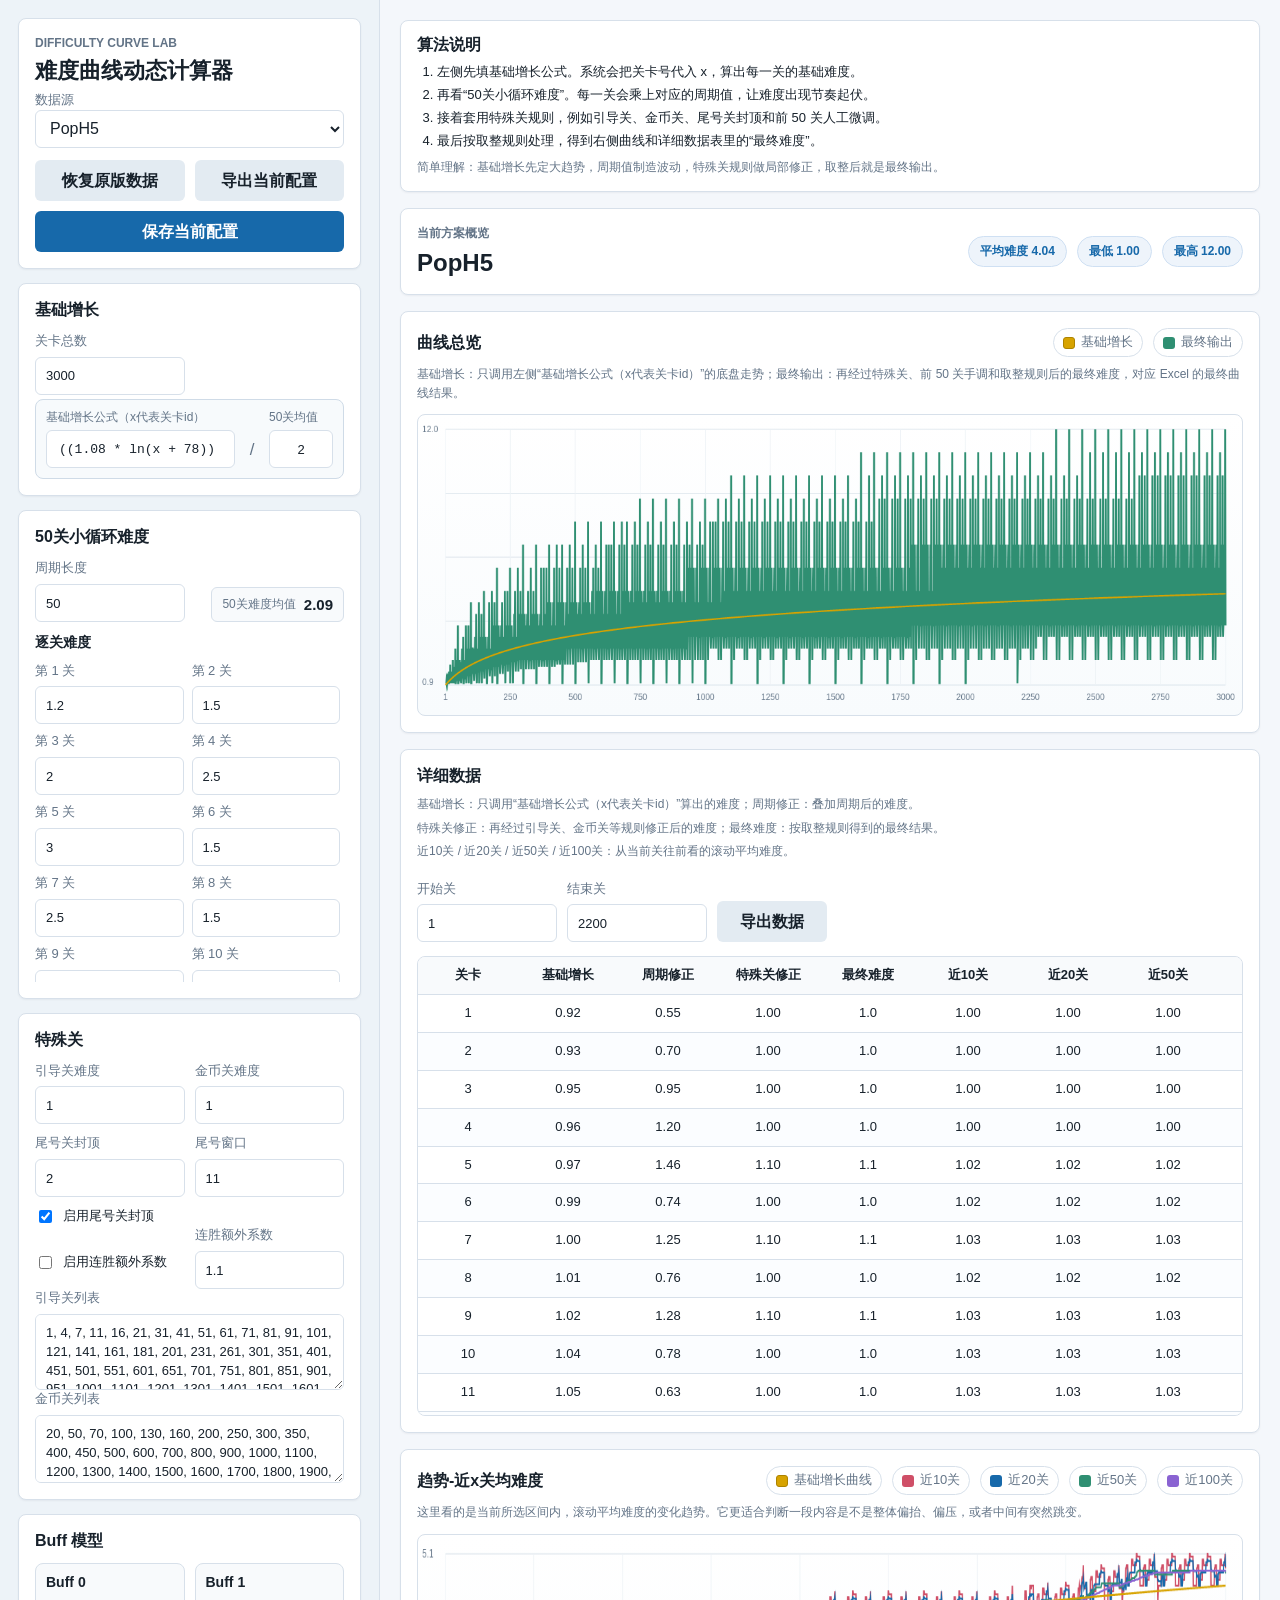
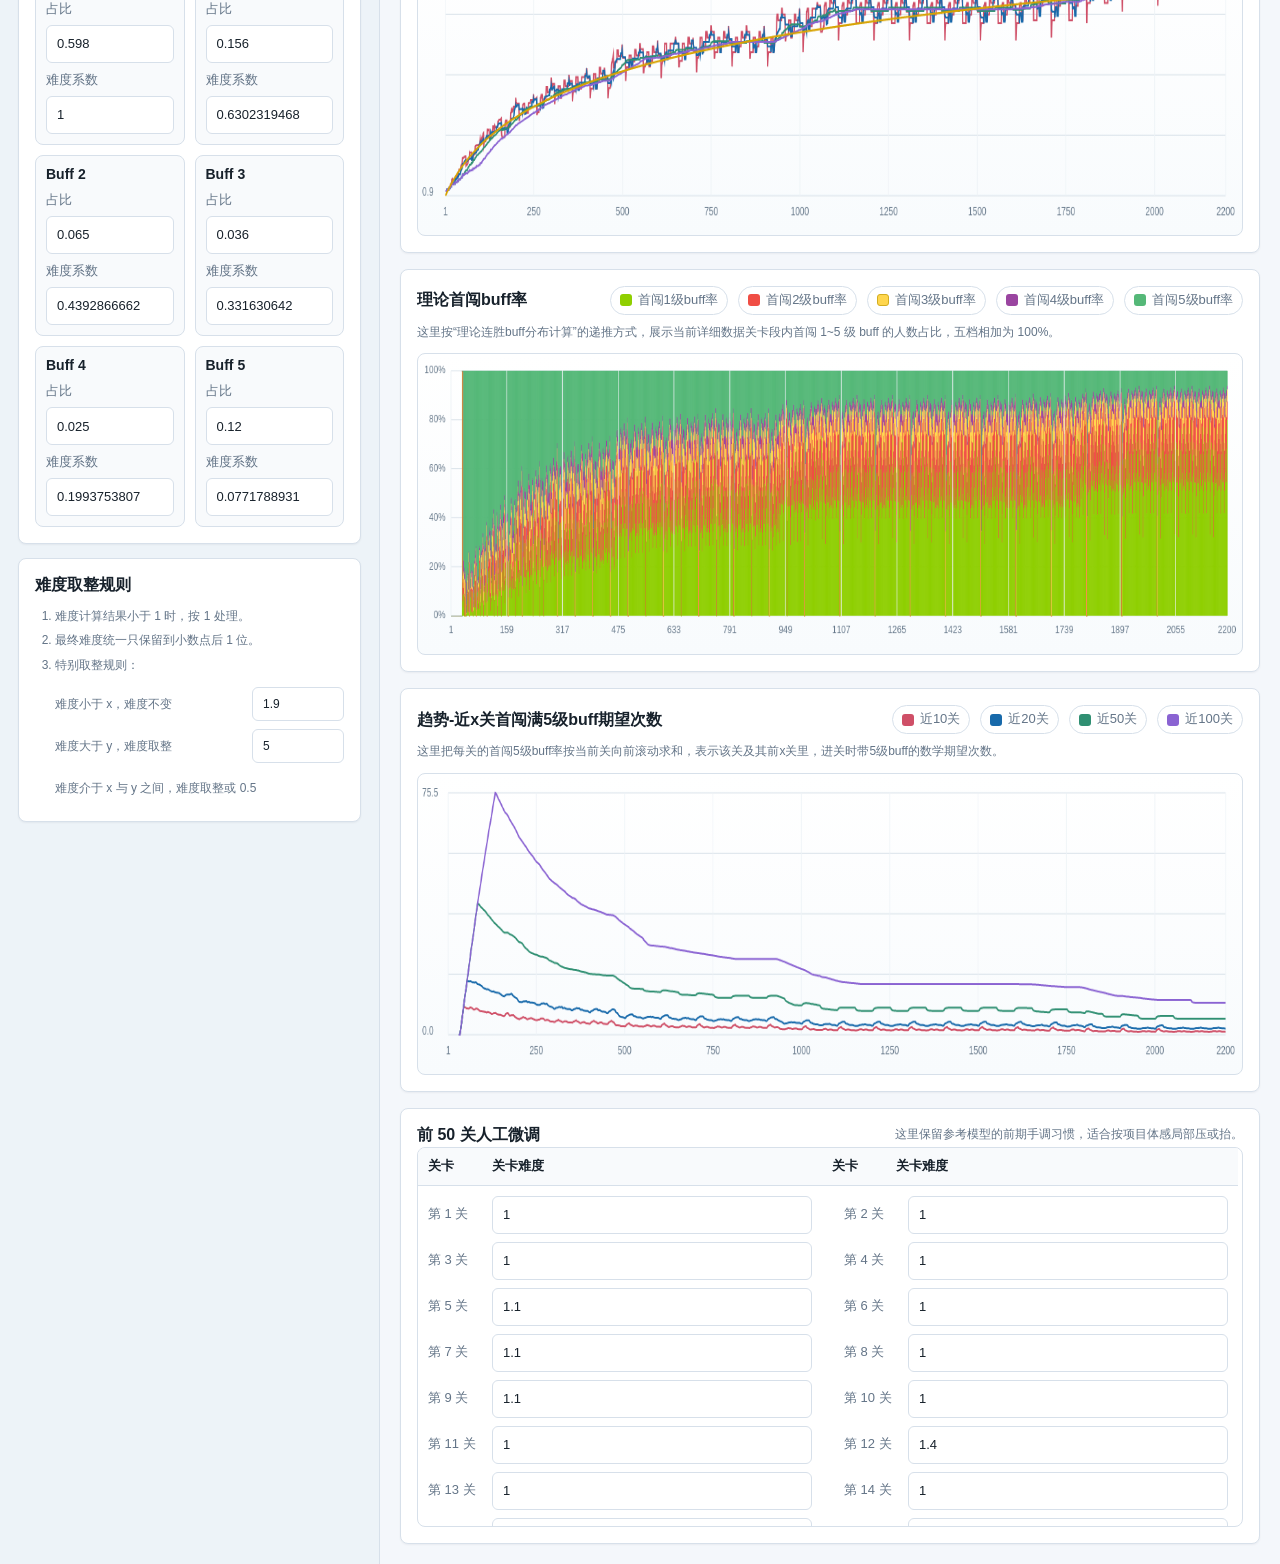
==== index.html @ 07f5b4d9 "Reorder trend chart and hide early buff expectation" ====
<!doctype html>
<html lang="zh-CN">
<head>
  <meta charset="utf-8" />
  <meta name="viewport" content="width=device-width, initial-scale=1" />
  <title>难度曲线动态计算器</title>
  <link rel="stylesheet" href="./styles.css?v=20260701-03" />
</head>
<body>
  <div class="app-shell">
    <aside class="sidebar">
      <div id="protocolWarning" class="panel warning" hidden>
        <strong>当前是直接打开本地文件。</strong>
        <p>请改用本地服务地址打开，例如 <code>http://127.0.0.1:8765/product/app/index.html</code>，否则图表和动态结果可能不会加载。</p>
      </div>

      <div class="panel sticky">
        <p class="eyebrow">Difficulty Curve Lab</p>
        <h1>难度曲线动态计算器</h1>
        <div class="field-group compact">
          <label for="dataSource">数据源</label>
          <select id="dataSource">
            <option value="default">SH01</option>
            <option value="reference">PopH5</option>
          </select>
        </div>

        <div class="toolbar">
          <button id="resetBtn" class="secondary">恢复原版数据</button>
          <button id="exportBtn" class="secondary">导出当前配置</button>
          <button id="saveBtn" type="button">保存当前配置</button>
        </div>
      </div>

      <section class="panel">
        <h2>基础增长</h2>
        <div class="grid two">
          <label>关卡总数<input id="levelCount" type="number" min="50" max="5000" step="10" /></label>
        </div>
        <div class="formula-split">
          <label class="formula-part formula-numerator">
            <span>基础增长公式（x代表关卡id）</span>
            <input id="growthFormulaNumerator" type="text" spellcheck="false" autocomplete="off" placeholder="例如 ((1.08 * ln(x + 78)) - 3.8)" />
          </label>
          <div class="formula-divider" aria-hidden="true">/</div>
          <label class="formula-part formula-denominator">
            <span>50关均值</span>
            <input id="growthFormulaDenominator" type="text" inputmode="decimal" autocomplete="off" spellcheck="false" maxlength="3" />
          </label>
        </div>
      </section>

      <section class="panel">
        <h2>50关小循环难度</h2>
        <div class="grid two cycle-summary">
          <label>周期长度<input id="cycleLength" type="number" min="10" max="200" step="5" /></label>
          <div class="readonly-metric">
            <span>50关难度均值</span>
            <strong id="cycleAverageValue">-</strong>
          </div>
        </div>
        <div class="section-head mini-head">
          <h2>逐关难度</h2>
        </div>
        <div class="cycle-grid" id="cycleValues"></div>
      </section>

      <section class="panel">
        <h2>特殊关</h2>
        <div class="grid two">
          <label>引导关难度<input id="guideDifficulty" type="number" min="0.5" max="5" step="0.1" /></label>
          <label>金币关难度<input id="coinDifficulty" type="number" min="0.5" max="5" step="0.1" /></label>
          <label>尾号关封顶<input id="tailCapMax" type="number" min="0.5" max="10" step="0.1" /></label>
          <label>尾号窗口<input id="tailCapWindow" type="number" min="1" max="50" step="1" /></label>
        </div>
        <label class="switch"><input id="tailCapEnabled" type="checkbox" />启用尾号关封顶</label>
        <div class="grid two">
          <label class="switch"><input id="streakEnabled" type="checkbox" />启用连胜额外系数</label>
          <label>连胜额外系数<input id="streakExtraDefault" type="number" min="0.1" step="0.05" /></label>
        </div>
        <label>引导关列表<textarea id="guideLevels" rows="3"></textarea></label>
        <label>金币关列表<textarea id="coinLevels" rows="2"></textarea></label>
      </section>

      <section class="panel">
        <h2>Buff 模型</h2>
        <div class="buff-grid" id="buffGrid"></div>
      </section>

      <section class="panel rounding-panel">
        <h2>难度取整规则</h2>
        <ol class="rule-notes">
          <li>难度计算结果小于 1 时，按 1 处理。</li>
          <li>最终难度统一只保留到小数点后 1 位。</li>
          <li>特别取整规则：</li>
        </ol>
        <div class="rounding-grid">
          <label>难度小于 x，难度不变<input id="halfStepThreshold" type="number" step="0.1" /></label>
          <label>难度大于 y，难度取整<input id="integerThreshold" type="number" step="0.1" /></label>
          <label class="static-rule">难度介于 x 与 y 之间，难度取整或 0.5</label>
        </div>
      </section>
    </aside>

    <main class="content">
      <section class="panel algorithm-note">
        <div class="section-head">
          <h2>算法说明</h2>
        </div>
        <ol>
          <li>左侧先填基础增长公式。系统会把关卡号代入 x，算出每一关的基础难度。</li>
          <li>再看“50关小循环难度”。每一关会乘上对应的周期值，让难度出现节奏起伏。</li>
          <li>接着套用特殊关规则，例如引导关、金币关、尾号关封顶和前 50 关人工微调。</li>
          <li>最后按取整规则处理，得到右侧曲线和详细数据表里的“最终难度”。</li>
        </ol>
        <p class="muted formula-line">简单理解：基础增长先定大趋势，周期值制造波动，特殊关规则做局部修正，取整后就是最终输出。</p>
      </section>

      <section class="hero">
        <div>
          <p class="eyebrow">当前方案概览</p>
          <h2 id="projectTitle">项目调试面板</h2>
        </div>
        <div class="hero-stats" id="heroStats"></div>
      </section>

      <section id="runtimeWarning" class="panel warning" hidden>
        <strong>当前结果没有算出来。</strong>
        <p id="runtimeWarningText"></p>
      </section>

      <section class="panel">
        <div class="section-head">
          <h2>曲线总览</h2>
          <div class="legend" id="curveLegend">
            <label class="legend-toggle"><input id="showGrowth" type="checkbox" checked /><span class="swatch growth"></span><span>基础增长</span></label>
            <label class="legend-toggle"><input id="showFinal" type="checkbox" checked /><span class="swatch final"></span><span>最终输出</span></label>
          </div>
        </div>
        <p class="muted section-help">基础增长：只调用左侧“基础增长公式（x代表关卡id）”的底盘走势；最终输出：再经过特殊关、前 50 关手调和取整规则后的最终难度，对应 Excel 的最终曲线结果。</p>
        <div class="chart-wrap">
          <canvas id="curveCanvas" width="1200" height="420"></canvas>
        </div>
      </section>
      <section class="panel detail-panel">
        <div class="section-head detail-head">
          <div class="detail-copy">
            <h2>详细数据</h2>
            <p class="muted section-help detail-help">
              <span>基础增长：只调用“基础增长公式（x代表关卡id）”算出的难度；周期修正：叠加周期后的难度。</span>
              <span>特殊关修正：再经过引导关、金币关等规则修正后的难度；最终难度：按取整规则得到的最终结果。</span>
              <span>近10关 / 近20关 / 近50关 / 近100关：从当前关往前看的滚动平均难度。</span>
            </p>
          </div>
          <div class="range-tools">
            <label>开始关
              <input id="focusStart" type="number" min="1" step="1" />
            </label>
            <label>结束关
              <input id="focusEnd" type="number" min="1" step="1" />
            </label>
            <button id="exportFocusBtn" type="button" class="secondary">导出数据</button>
          </div>
        </div>
        <div class="table-wrap">
          <table>
            <thead>
              <tr>
                <th>关卡</th>
                <th>基础增长</th>
                <th>周期修正</th>
                <th>特殊关修正</th>
                <th>最终难度</th>
                <th>近10关</th>
                <th>近20关</th>
                <th>近50关</th>
                <th>近100关</th>
                <th>&#39318;&#36755;0buff&#29575;</th>
                <th>&#39318;&#38383;1&#32423;buff&#29575;</th>
                <th>&#39318;&#38383;2&#32423;buff&#29575;</th>
                <th>&#39318;&#38383;3&#32423;buff&#29575;</th>
                <th>&#39318;&#38383;4&#32423;buff&#29575;</th>
                <th>&#39318;&#38383;5&#32423;buff&#29575;</th>
              </tr>
            </thead>
            <tbody id="focusTable"></tbody>
          </table>
        </div>
      </section>


      <section class="panel">
        <div class="section-head">
          <h2>趋势-近x关均难度</h2>
          <div class="legend compact-legend" id="trendLegend">
            <label class="legend-toggle"><input id="showTrendGrowth" type="checkbox" checked /><span class="swatch growth"></span><span>基础增长曲线</span></label>
            <label class="legend-toggle"><input id="showAvg10" type="checkbox" checked /><span class="swatch avg10"></span><span>近10关</span></label>
            <label class="legend-toggle"><input id="showAvg20" type="checkbox" checked /><span class="swatch avg20"></span><span>近20关</span></label>
            <label class="legend-toggle"><input id="showAvg50" type="checkbox" checked /><span class="swatch avg50"></span><span>近50关</span></label>
            <label class="legend-toggle"><input id="showAvg100" type="checkbox" checked /><span class="swatch avg100"></span><span>近100关</span></label>
          </div>
        </div>
        <p class="muted section-help">这里看的是当前所选区间内，滚动平均难度的变化趋势。它更适合判断一段内容是不是整体偏抬、偏压，或者中间有突然跳变。</p>
        <div class="chart-wrap">
          <canvas id="trendCanvas" width="1200" height="320"></canvas>
        </div>
      </section>


      <section class="panel">
        <div class="section-head">
          <h2>&#29702;&#35770;&#39318;&#38383;buff&#29575;</h2>
          <div class="legend compact-legend buff-legend" id="buffDistributionLegend">
                        <label class="legend-toggle"><input id="showBuff1" type="checkbox" checked /><span class="swatch buff1"></span><span>&#39318;&#38383;1&#32423;buff&#29575;</span></label>
            <label class="legend-toggle"><input id="showBuff2" type="checkbox" checked /><span class="swatch buff2"></span><span>&#39318;&#38383;2&#32423;buff&#29575;</span></label>
            <label class="legend-toggle"><input id="showBuff3" type="checkbox" checked /><span class="swatch buff3"></span><span>&#39318;&#38383;3&#32423;buff&#29575;</span></label>
            <label class="legend-toggle"><input id="showBuff4" type="checkbox" checked /><span class="swatch buff4"></span><span>&#39318;&#38383;4&#32423;buff&#29575;</span></label>
            <label class="legend-toggle"><input id="showBuff5" type="checkbox" checked /><span class="swatch buff5"></span><span>&#39318;&#38383;5&#32423;buff&#29575;</span></label>
          </div>
        </div>
                <p class="muted section-help">&#36825;&#37324;&#25353;&#8220;&#29702;&#35770;&#36830;&#32988;buff&#20998;&#24067;&#35745;&#31639;&#8221;&#30340;&#36882;&#25512;&#26041;&#24335;&#65292;&#23637;&#31034;&#24403;&#21069;&#35814;&#32454;&#25968;&#25454;&#20851;&#21345;&#27573;&#20869;&#39318;&#38383; 1~5 &#32423; buff &#30340;&#20154;&#25968;&#21344;&#27604;&#65292;&#20116;&#26723;&#30456;&#21152;&#20026; 100%&#12290;</p>
        <div class="chart-wrap">
          <canvas id="buffDistributionCanvas" width="1200" height="360"></canvas>
        </div>
      </section>


      <section class="panel">
        <div class="section-head">
          <h2>趋势-近x关首闯满5级buff期望次数</h2>
          <div class="legend compact-legend" id="buffExpectationLegend">
            <label class="legend-toggle"><input id="showBuffExpected10" type="checkbox" checked /><span class="swatch avg10"></span><span>近10关</span></label>
            <label class="legend-toggle"><input id="showBuffExpected20" type="checkbox" checked /><span class="swatch avg20"></span><span>近20关</span></label>
            <label class="legend-toggle"><input id="showBuffExpected50" type="checkbox" checked /><span class="swatch avg50"></span><span>近50关</span></label>
            <label class="legend-toggle"><input id="showBuffExpected100" type="checkbox" checked /><span class="swatch avg100"></span><span>近100关</span></label>
          </div>
        </div>
        <p class="muted section-help">这里把每关的首闯5级buff率按当前关向前滚动求和，表示该关及其前x关里，进关时带5级buff的数学期望次数。</p>
        <div class="chart-wrap">
          <canvas id="buffExpectationCanvas" width="1200" height="320"></canvas>
        </div>
      </section>


      <section class="panel">
        <div class="section-head">
          <h2>前 50 关人工微调</h2>
          <p class="muted manual-tune-note">这里保留参考模型的前期手调习惯，适合按项目体感局部压或抬。</p>
        </div>
        <div class="override-scroll compact-table">
          <div class="override-grid-head">
            <span>关卡</span>
            <span>关卡难度</span>
            <span>关卡</span>
            <span>关卡难度</span>
          </div>
          <div class="override-grid" id="overrideTable"></div>
        </div>
      </section>
    </main>
  </div>

  <script src="./app.js?v=20260701-03"></script>
</body>
</html>
---- styles.css ----
:root {
  color-scheme: light;
  --bg: #f4f7fb;
  --surface: #ffffff;
  --sidebar: #edf3f8;
  --border: #d7e0ea;
  --border-strong: #c4d1de;
  --text: #17212b;
  --muted: #637487;
  --subtle: #f8fafc;
  --accent: #1769aa;
  --accent-dark: #0f568d;
  --accent-2: #2f8f72;
  --accent-3: #8a63d2;
  --accent-4: #d26b36;
  --growth-line: #d7a300;
  --warning-bg: #fff7e8;
  --warning-border: #f1cf93;
  --warning-text: #7c5500;
  --avg10: #cf4f67;
  --avg20: #1769aa;
  --avg50: #2f8f72;
  --avg100: #8a63d2;
}

* { box-sizing: border-box; }

html { background: var(--bg); }

body {
  margin: 0;
  min-width: 320px;
  font-family: Arial, "Microsoft YaHei", sans-serif;
  background: var(--bg);
  color: var(--text);
  line-height: 1.45;
}

code {
  font-family: Consolas, "Courier New", monospace;
  font-size: 12px;
}

.app-shell {
  display: grid;
  grid-template-columns: minmax(340px, 380px) minmax(0, 1fr);
  min-height: 100vh;
}

.sidebar {
  display: grid;
  align-content: start;
  gap: 14px;
  min-width: 0;
  padding: 18px;
  border-right: 1px solid var(--border);
  background: var(--sidebar);
}

.content {
  display: grid;
  align-content: start;
  align-items: start;
  gap: 16px;
  min-width: 0;
  padding: 20px;
}

.panel,
.hero {
  min-width: 0;
  background: var(--surface);
  border: 1px solid var(--border);
  border-radius: 8px;
  box-shadow: 0 1px 2px rgba(15, 23, 42, 0.05);
}

.panel { padding: 16px; }
.sticky { position: static; }

h1,
h2,
h3,
p { margin-top: 0; }

h1 {
  margin-bottom: 6px;
  font-size: 22px;
  line-height: 1.2;
  letter-spacing: 0;
}

h2 {
  margin-bottom: 12px;
  font-size: 16px;
  line-height: 1.25;
}

h3 { margin-bottom: 8px; }

.eyebrow {
  margin: 0 0 6px;
  color: var(--muted);
  font-size: 12px;
  font-weight: 700;
  text-transform: uppercase;
}

.sidebar-subtitle {
  margin: 0 0 14px;
  color: var(--muted);
  font-size: 13px;
}

.muted {
  margin: 0;
  color: var(--muted);
  line-height: 1.55;
}

.formula-tip,
.section-help,
.manual-tune-note,
.algorithm-note .formula-line {
  font-size: 12px;
}

.formula-tip { margin-top: 10px; }
.section-help { margin: 8px 0 12px; }

.warning {
  background: var(--warning-bg);
  border-color: var(--warning-border);
  color: var(--warning-text);
}

.warning p {
  margin: 8px 0 0;
  line-height: 1.5;
}

.field-group,
.grid.two,
.buff-grid,
.cycle-grid,
.formula-part {
  min-width: 0;
}

.grid.two {
  display: grid;
  grid-template-columns: repeat(2, minmax(0, 1fr));
  gap: 10px;
}

label {
  display: grid;
  gap: 6px;
  min-width: 0;
  color: var(--muted);
  font-size: 13px;
}

input,
select,
textarea,
button {
  font: inherit;
}

input,
select,
textarea {
  width: 100%;
  min-width: 0;
  border: 1px solid var(--border);
  border-radius: 6px;
  background: #fff;
  color: var(--text);
}

input,
select {
  height: 38px;
  padding: 8px 10px;
}

textarea {
  min-height: 68px;
  padding: 9px 10px;
  resize: vertical;
}

input:focus,
select:focus,
textarea:focus {
  outline: 2px solid rgba(23, 105, 170, 0.18);
  border-color: var(--accent);
}

button {
  min-height: 38px;
  border: 0;
  border-radius: 6px;
  padding: 9px 12px;
  background: var(--accent);
  color: #fff;
  cursor: pointer;
  font-weight: 700;
  white-space: nowrap;
}

button:hover { background: var(--accent-dark); }

button.secondary {
  background: #e3ebf2;
  color: var(--text);
}

button.secondary:hover { background: #d4e0eb; }

.toolbar,
.section-head,
.legend,
.hero-stats,
.range-tools {
  display: flex;
  align-items: center;
  flex-wrap: wrap;
  gap: 10px;
  min-width: 0;
}

.toolbar { margin-top: 12px; }
.toolbar button { flex: 1 1 110px; }

.section-head {
  justify-content: space-between;
  margin-bottom: 2px;
}

.section-head h2 { margin-bottom: 0; }

.algorithm-note { padding: 14px 16px; }

.algorithm-note ol {
  display: grid;
  gap: 4px;
  margin: 8px 0 0;
  padding-left: 20px;
  color: var(--text);
  font-size: 13px;
}

.algorithm-note .formula-line { margin-top: 8px; }

.hero {
  display: flex;
  justify-content: space-between;
  align-items: center;
  gap: 16px;
  padding: 16px;
}

.hero h2 {
  margin: 0;
  font-size: 24px;
}

.hero-stats { justify-content: flex-end; }

.hero-stats .pill {
  display: inline-flex;
  align-items: center;
  min-height: 30px;
  border: 1px solid #cfe0f3;
  border-radius: 999px;
  padding: 6px 11px;
  background: #eef4fb;
  color: var(--accent);
  font-size: 12px;
  font-weight: 700;
}

.formula-split {
  display: grid;
  grid-template-columns: minmax(0, 1fr) 18px 64px;
  gap: 8px;
  align-items: end;
  margin-top: 4px;
  padding: 10px;
  border: 1px solid #cfdbe7;
  border-radius: 8px;
  background: #f7fafc;
}

.formula-part span {
  overflow: hidden;
  color: var(--muted);
  font-size: 12px;
  line-height: 1.2;
  text-overflow: ellipsis;
  white-space: nowrap;
}

.formula-numerator input {
  padding-inline: 12px;
  font-family: Consolas, "Courier New", monospace;
}

.formula-denominator input {
  padding-inline: 6px;
  text-align: center;
}

.formula-divider {
  display: grid;
  place-items: center;
  height: 38px;
  color: var(--muted);
  font-size: 17px;
  line-height: 1;
  user-select: none;
}

.cycle-summary {
  align-items: end;
  grid-template-columns: minmax(0, 1fr) auto;
  gap: 10px 14px;
}

.readonly-metric {
  display: inline-flex;
  align-items: center;
  justify-self: end;
  gap: 8px;
  width: auto;
  min-width: 0;
  padding: 8px 10px;
  border: 1px solid var(--border);
  border-radius: 6px;
  background: var(--subtle);
  color: var(--muted);
  font-size: 12px;
  white-space: nowrap;
}

.readonly-metric strong {
  color: var(--text);
  font-size: 15px;
  line-height: 1;
}

.mini-head {
  align-items: start;
  margin-top: 12px;
}

.mini-head h2 { font-size: 14px; }

.cycle-grid {
  display: grid;
  grid-template-columns: repeat(auto-fill, minmax(112px, 1fr));
  gap: 8px;
  max-height: 320px;
  margin-top: 10px;
  padding-right: 4px;
  overflow: auto;
}

.buff-grid {
  display: grid;
  grid-template-columns: repeat(2, minmax(0, 1fr));
  gap: 10px;
  margin-top: 10px;
}

.buff-item {
  display: grid;
  gap: 8px;
  min-width: 0;
  padding: 10px;
  border: 1px solid var(--border);
  border-radius: 8px;
  background: var(--subtle);
}

.buff-item h2 {
  margin-bottom: 0;
  font-size: 14px;
}

.switch {
  display: flex;
  align-items: center;
  gap: 8px;
  margin-top: 10px;
  color: var(--text);
}

.switch input {
  width: auto;
  height: auto;
}

.legend { justify-content: flex-end; }

.chart-actions {
  display: flex;
  align-items: center;
  justify-content: flex-end;
  gap: 8px;
}

.chart-actions button { min-height: 30px; padding: 5px 10px; font-size: 12px; }

.legend-toggle {
  position: relative;
  display: inline-flex;
  align-items: center;
  gap: 6px;
  min-height: 28px;
  border: 1px solid var(--border);
  border-radius: 999px;
  padding: 4px 9px;
  background: #fff;
  color: var(--muted);
  cursor: pointer;
  user-select: none;
}

.legend-toggle:hover { border-color: var(--border-strong); }

.legend-toggle input {
  position: absolute;
  width: 1px;
  height: 1px;
  opacity: 0;
  pointer-events: none;
}

.legend-toggle.off { opacity: 0.45; }

.swatch {
  display: inline-block;
  width: 12px;
  height: 12px;
  border-radius: 3px;
}

.swatch.growth { background: var(--growth-line); border: 1px solid #ad8300; }
.swatch.cycle { background: var(--accent-4); }
.swatch.buffed { background: var(--accent-3); }
.swatch.final { background: var(--accent-2); }
.swatch.avg10 { background: var(--avg10); }
.swatch.avg20 { background: var(--avg20); }
.swatch.avg50 { background: var(--avg50); }
.swatch.avg100 { background: var(--avg100); }
.swatch.buff0 { background: #15a8d8; }
.swatch.buff1 { background: #8fcf00; }
.swatch.buff2 { background: #f04d44; }
.swatch.buff3 { background: #ffd64d; border: 1px solid #d3ad20; }
.swatch.buff4 { background: #9a45a0; }
.swatch.buff5 { background: #55b878; }

.chart-wrap {
  width: 100%;
  overflow: auto;
  border: 1px solid var(--border);
  border-radius: 8px;
  background: linear-gradient(180deg, #fff 0%, #f8fbfd 100%);
}

canvas {
  display: block;
  width: 100%;
  min-width: 760px;
  min-height: 300px;
  background: transparent;
}

.table-wrap {
  max-height: 460px;
  overflow: auto;
  border: 1px solid var(--border);
  border-radius: 8px;
}

table {
  width: 100%;
  min-width: 1500px;
  table-layout: fixed;
  border-collapse: collapse;
  font-size: 13px;
}

th,
td {
  border-bottom: 1px solid var(--border);
  padding: 9px 12px;
  text-align: center;
  white-space: nowrap;
  font-variant-numeric: tabular-nums;
}

th:first-child,
td:first-child { text-align: center; }

thead th {
  position: sticky;
  top: 0;
  z-index: 2;
  background: #f8fafc;
  color: var(--text);
}

tbody tr:nth-child(even) { background: #fbfdff; }
tbody tr:hover { background: #eef6ff; }

.range-tools { justify-content: flex-end; }

.range-tools label {
  min-width: 112px;
  max-width: 140px;
}

.compact-table { max-height: 380px; }

.override-scroll {
  overflow: auto;
  padding-right: 4px;
  border: 1px solid var(--border);
  border-radius: 8px;
}

.override-grid-head {
  position: sticky;
  top: 0;
  z-index: 2;
  display: grid;
  grid-template-columns: 56px 1fr 56px 1fr;
  gap: 8px;
  min-width: 430px;
  padding: 9px 10px;
  border-bottom: 1px solid var(--border);
  background: #f8fafc;
  color: var(--text);
  font-size: 13px;
  font-weight: 700;
}

.override-grid {
  display: grid;
  grid-template-columns: repeat(2, minmax(210px, 1fr));
  gap: 8px 12px;
  min-width: 430px;
  padding: 10px 0;
}

.override-item {
  display: grid;
  grid-template-columns: 56px minmax(0, 1fr);
  align-items: center;
  gap: 8px;
  min-width: 0;
  padding: 0 10px;
  color: var(--text);
}

.override-item span {
  color: var(--muted);
  font-size: 13px;
  white-space: nowrap;
}

.chart-tooltip {
  position: fixed;
  z-index: 20;
  display: grid;
  gap: 4px;
  min-width: 148px;
  padding: 9px 10px;
  border: 1px solid #c8d7e5;
  border-radius: 8px;
  background: rgba(255, 255, 255, 0.97);
  box-shadow: 0 8px 20px rgba(15, 23, 42, 0.14);
  color: var(--text);
  font-size: 12px;
  pointer-events: none;
}

.chart-tooltip[hidden] {
  display: none !important;
}

.chart-tooltip span,
.tooltip-row {
  color: var(--muted);
}

.tooltip-row {
  display: grid;
  grid-template-columns: 10px 1fr auto;
  align-items: center;
  gap: 6px;
}

.tooltip-row i {
  width: 10px;
  height: 10px;
  border-radius: 3px;
}

.tooltip-row b {
  color: var(--muted);
  font-weight: 400;
}

.tooltip-row em {
  color: var(--text);
  font-style: normal;
  font-weight: 700;
}

@media (max-width: 1200px) {
  .app-shell { grid-template-columns: 1fr; }

  .sidebar {
    border-right: 0;
    border-bottom: 1px solid var(--border);
  }

  .cycle-grid { grid-template-columns: repeat(auto-fill, minmax(118px, 1fr)); }
}

@media (max-width: 720px) {
  .sidebar,
  .content { padding: 12px; }

  .grid.two,
  .buff-grid,
  .cycle-summary {
    grid-template-columns: 1fr;
  }

  .cycle-grid {
    grid-template-columns: repeat(3, minmax(74px, 1fr));
    max-height: 300px;
  }

  .formula-split {
    grid-template-columns: minmax(0, 1fr);
  }

  .formula-divider {
    height: auto;
    justify-content: start;
    padding-left: 4px;
  }

  .hero {
    align-items: flex-start;
    flex-direction: column;
  }

  .hero h2 { font-size: 22px; }

  .hero-stats,
  .legend,
  .range-tools {
    justify-content: flex-start;
  }

  .range-tools label,
  .range-tools button {
    flex: 1 1 120px;
  }

  canvas { min-width: 680px; }
}
input[type="number"] {
  appearance: textfield;
  -moz-appearance: textfield;
}

input[type="number"]::-webkit-outer-spin-button,
input[type="number"]::-webkit-inner-spin-button {
  margin: 0;
  -webkit-appearance: none;
}
.detail-head {
  align-items: flex-start;
  gap: 18px;
  margin-bottom: 14px;
}

.detail-copy {
  flex: 1 1 520px;
  min-width: 280px;
}

.detail-copy .section-help {
  max-width: 760px;
  margin: 8px 0 0;
  line-height: 1.7;
}

.detail-head .range-tools {
  flex: 0 0 auto;
  align-items: end;
  justify-content: flex-end;
}

.detail-head .range-tools button {
  min-width: 110px;
}
@media (max-width: 900px) {
  .detail-head .range-tools {
    flex: 1 1 100%;
    justify-content: flex-start;
  }
}
.detail-help {
  display: grid;
  gap: 3px;
}

.detail-help span {
  display: block;
}
.rule-notes {
  display: grid;
  gap: 6px;
  margin: 0 0 12px;
  padding-left: 20px;
  color: var(--muted);
  font-size: 12px;
  line-height: 1.55;
}

.rounding-grid {
  display: grid;
  gap: 8px;
  margin-top: 8px;
  padding-left: 20px;
}

.rounding-grid label {
  grid-template-columns: minmax(0, 1fr) 92px;
  align-items: center;
  gap: 8px;
  color: var(--muted);
  font-size: 12px;
  line-height: 1.35;
}

.rounding-grid input {
  height: 34px;
  padding: 6px 10px;
}
@media (max-width: 720px) {
  .rounding-grid label {
    grid-template-columns: 1fr;
  }
}
.rounding-grid .static-rule {
  grid-template-columns: 1fr;
  min-height: 34px;
  align-content: center;
}
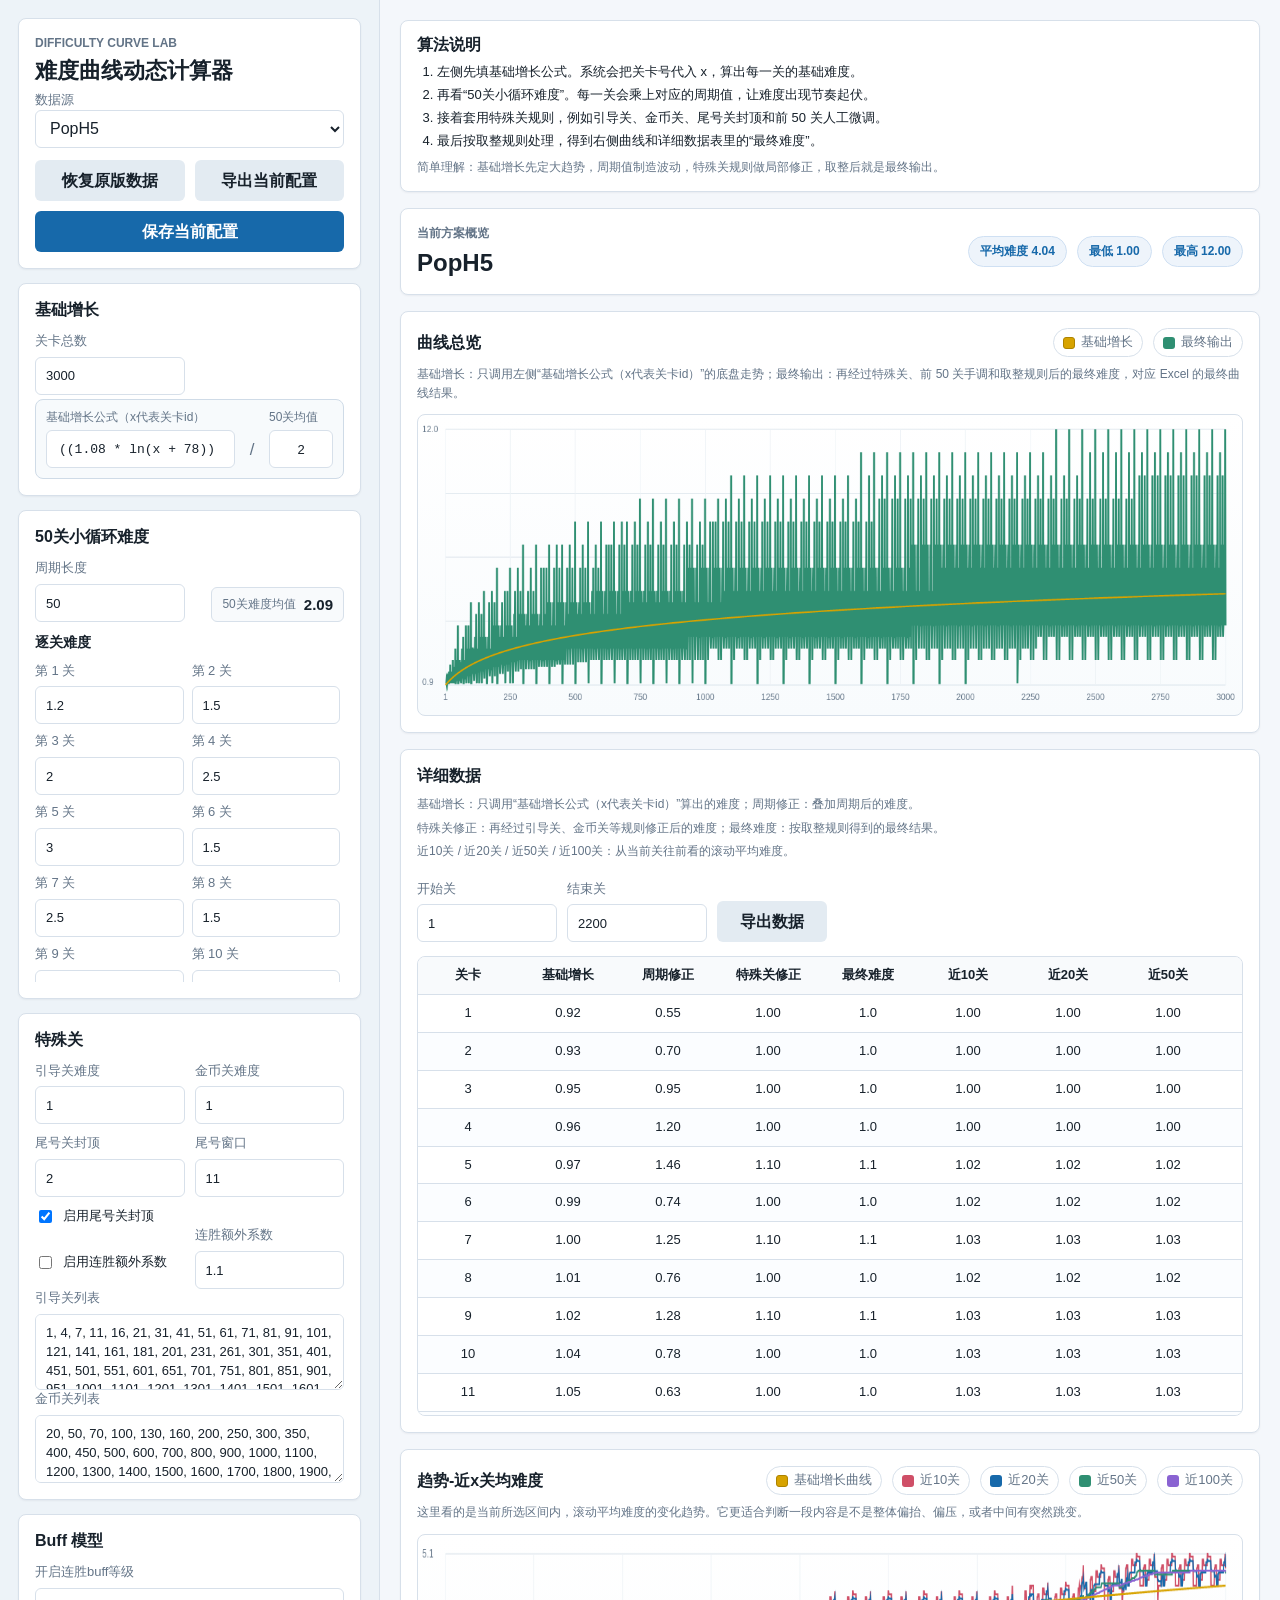
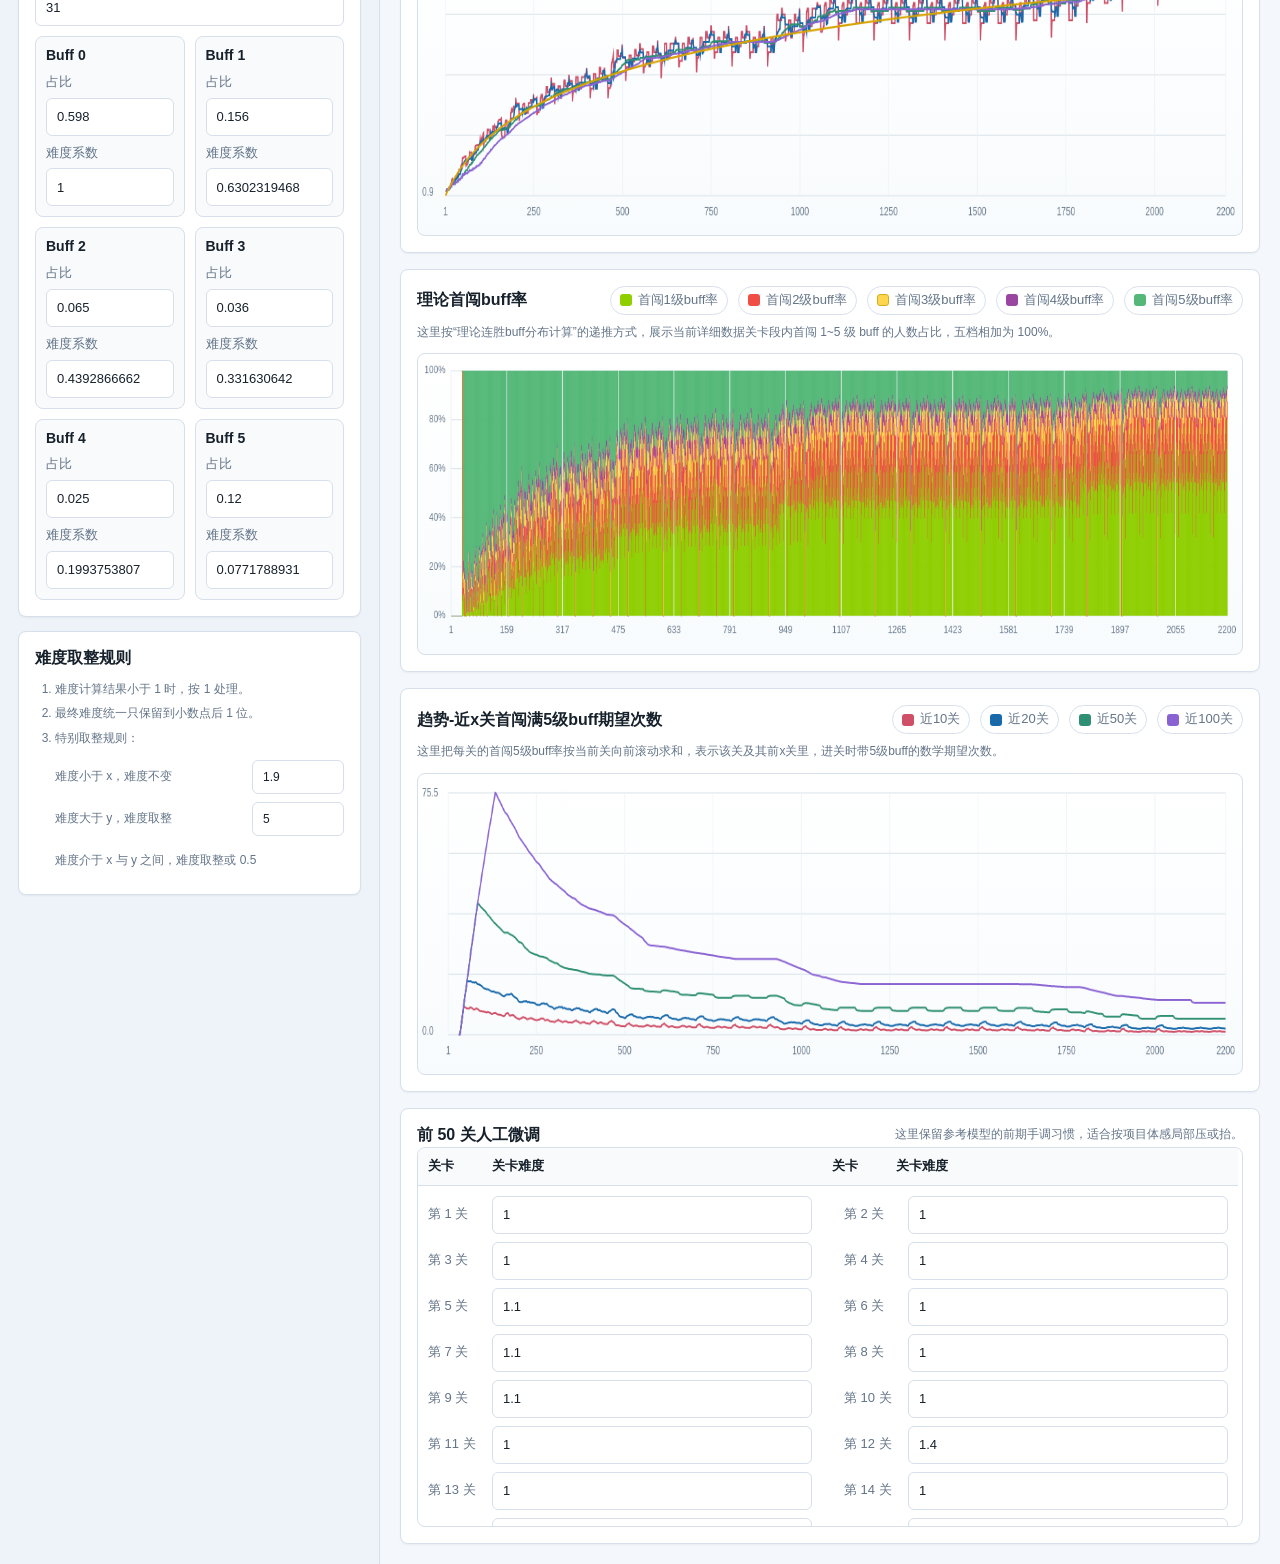
==== commit e21732e1: "Add buff start level setting" ====
--- a/index.html
+++ b/index.html
@@ -4,7 +4,7 @@
   <meta charset="utf-8" />
   <meta name="viewport" content="width=device-width, initial-scale=1" />
   <title>难度曲线动态计算器</title>
-  <link rel="stylesheet" href="./styles.css?v=20260701-03" />
+  <link rel="stylesheet" href="./styles.css?v=20260701-04" />
 </head>
 <body>
   <div class="app-shell">
@@ -84,6 +84,7 @@
 
       <section class="panel">
         <h2>Buff 模型</h2>
+        <label>&#24320;&#21551;&#36830;&#32988;buff&#31561;&#32423;<input id="buffStartLevel" type="number" min="1" step="1" value="31" /></label>
         <div class="buff-grid" id="buffGrid"></div>
       </section>
 
@@ -260,6 +261,6 @@
     </main>
   </div>
 
-  <script src="./app.js?v=20260701-03"></script>
+  <script src="./app.js?v=20260701-04"></script>
 </body>
 </html>
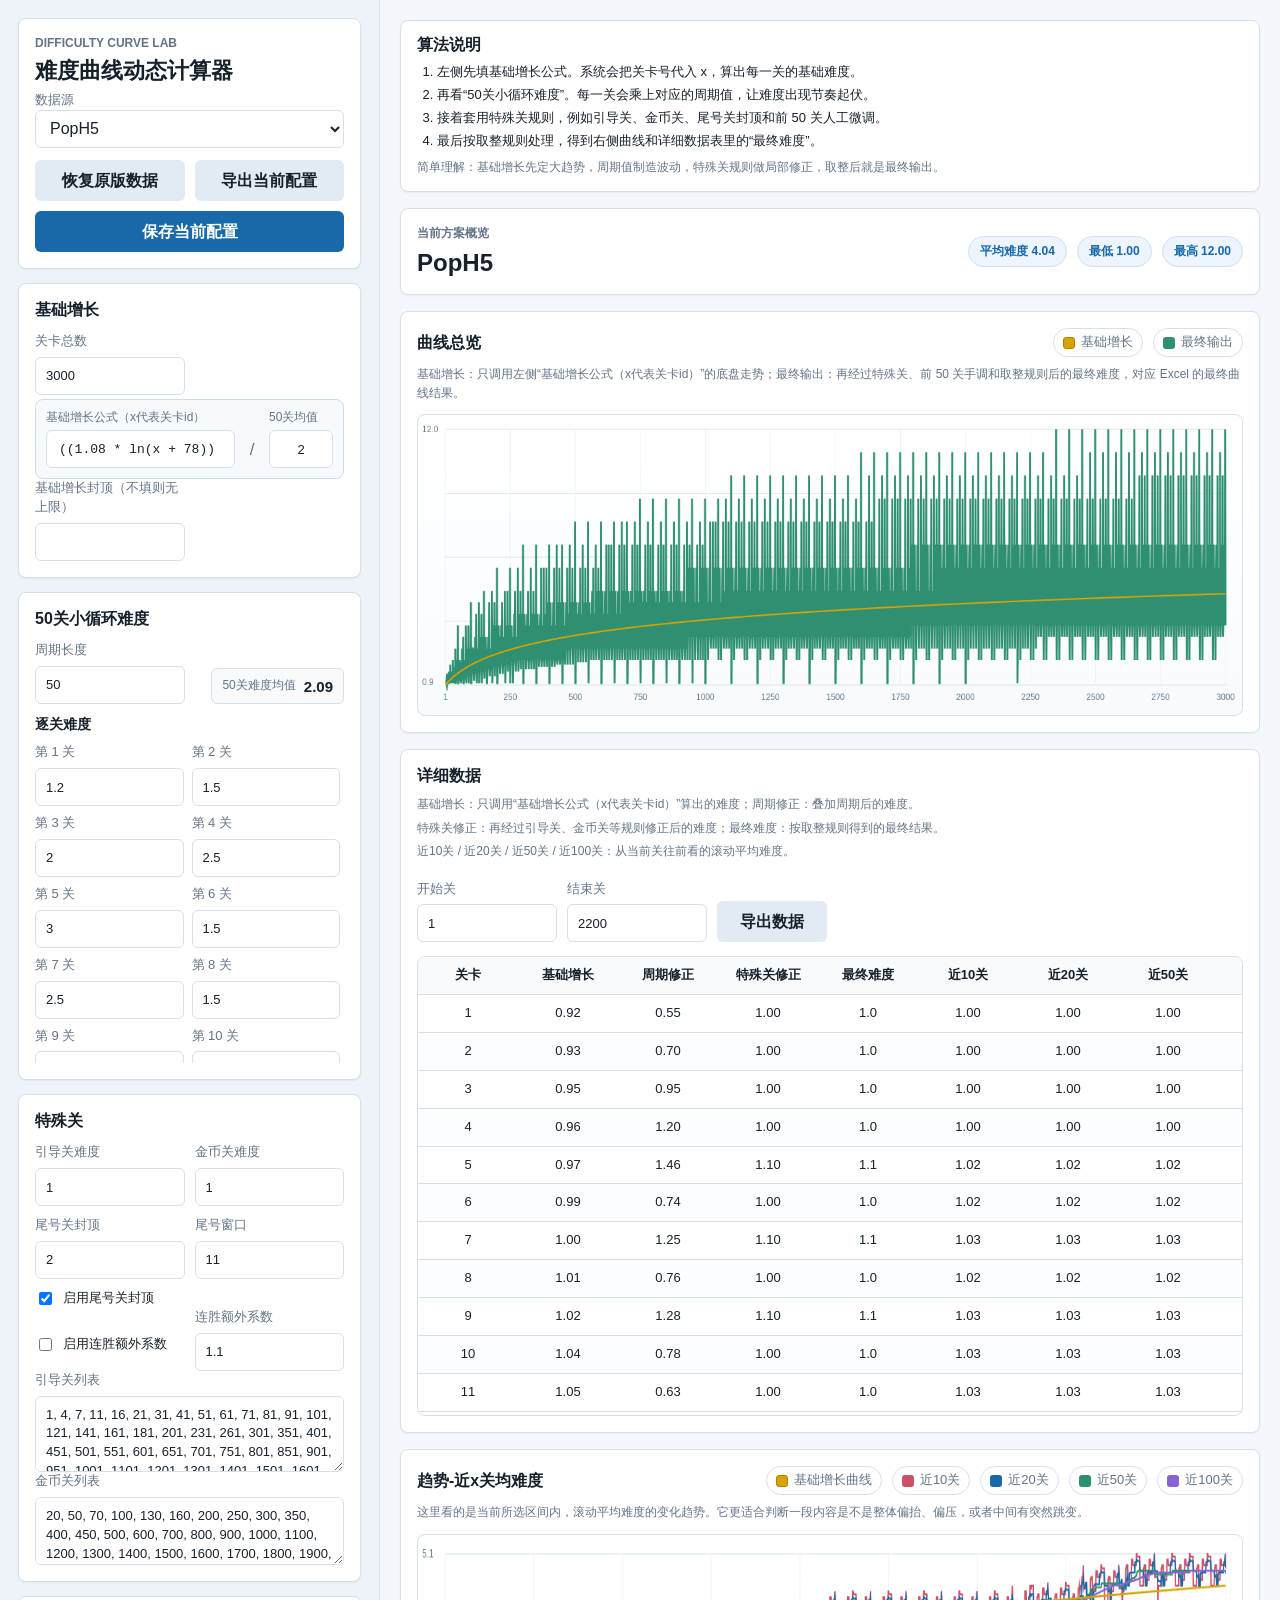
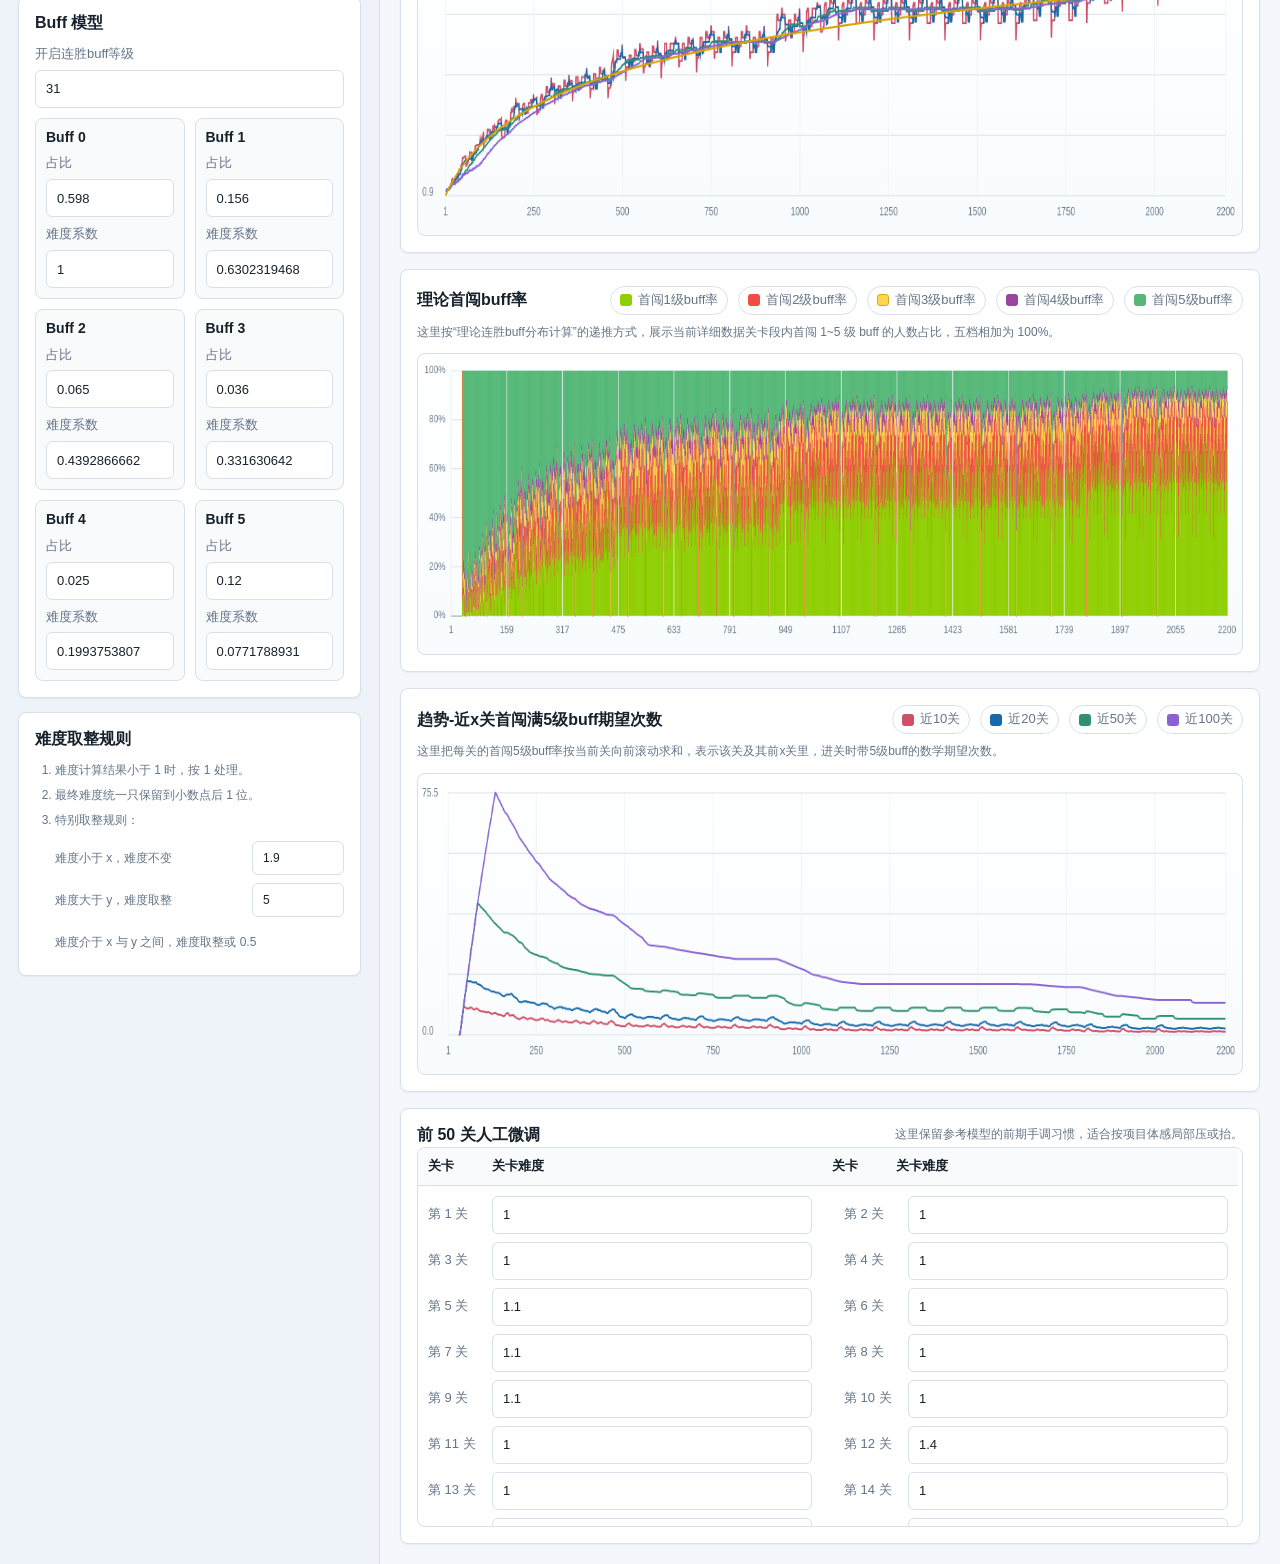
==== commit aec2f1ae: "Add optional growth cap" ====
--- a/index.html
+++ b/index.html
@@ -4,7 +4,7 @@
   <meta charset="utf-8" />
   <meta name="viewport" content="width=device-width, initial-scale=1" />
   <title>难度曲线动态计算器</title>
-  <link rel="stylesheet" href="./styles.css?v=20260701-04" />
+  <link rel="stylesheet" href="./styles.css?v=20260701-05" />
 </head>
 <body>
   <div class="app-shell">
@@ -47,6 +47,9 @@
             <span>50关均值</span>
             <input id="growthFormulaDenominator" type="text" inputmode="decimal" autocomplete="off" spellcheck="false" maxlength="3" />
           </label>
+        </div>
+        <div class="grid two">
+          <label>基础增长封顶（不填则无上限）<input id="growthCap" type="number" min="0" step="0.1" /></label>
         </div>
       </section>
 
@@ -261,6 +264,6 @@
     </main>
   </div>
 
-  <script src="./app.js?v=20260701-04"></script>
+  <script src="./app.js?v=20260701-06"></script>
 </body>
 </html>
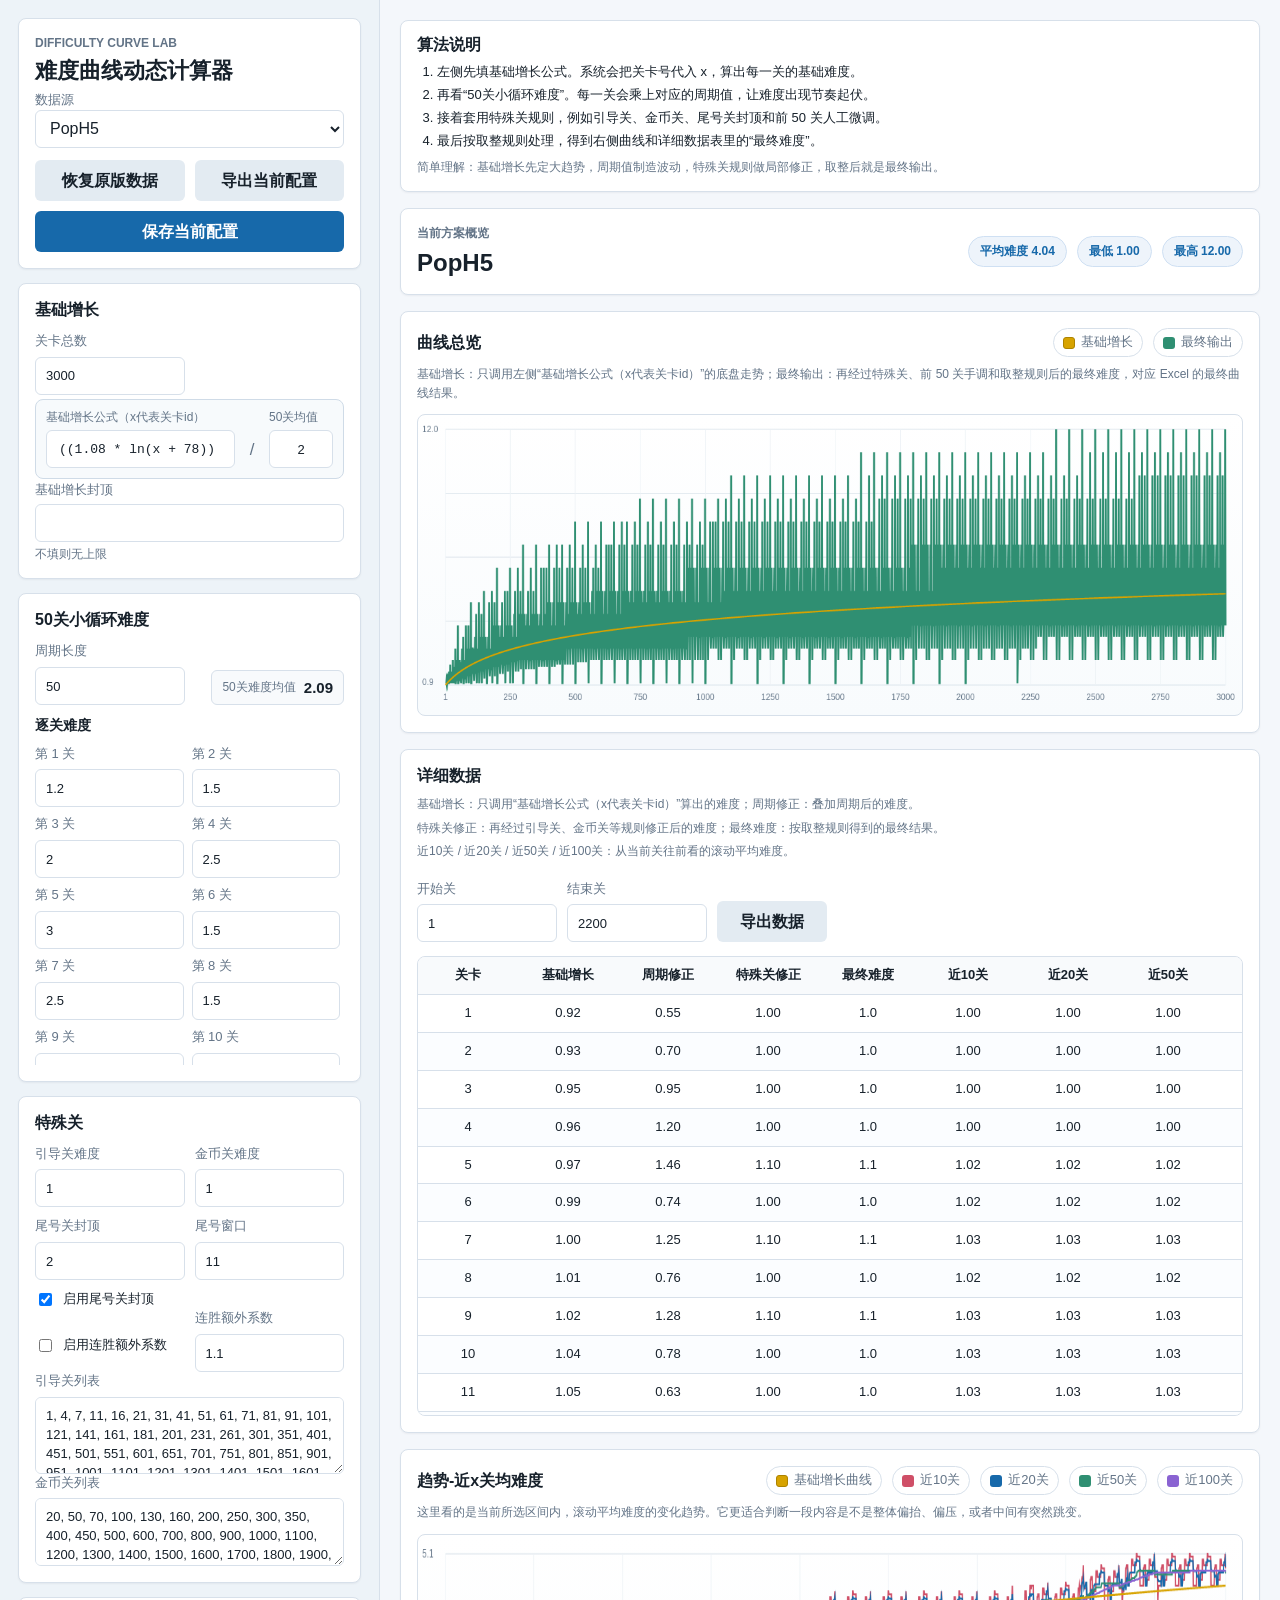
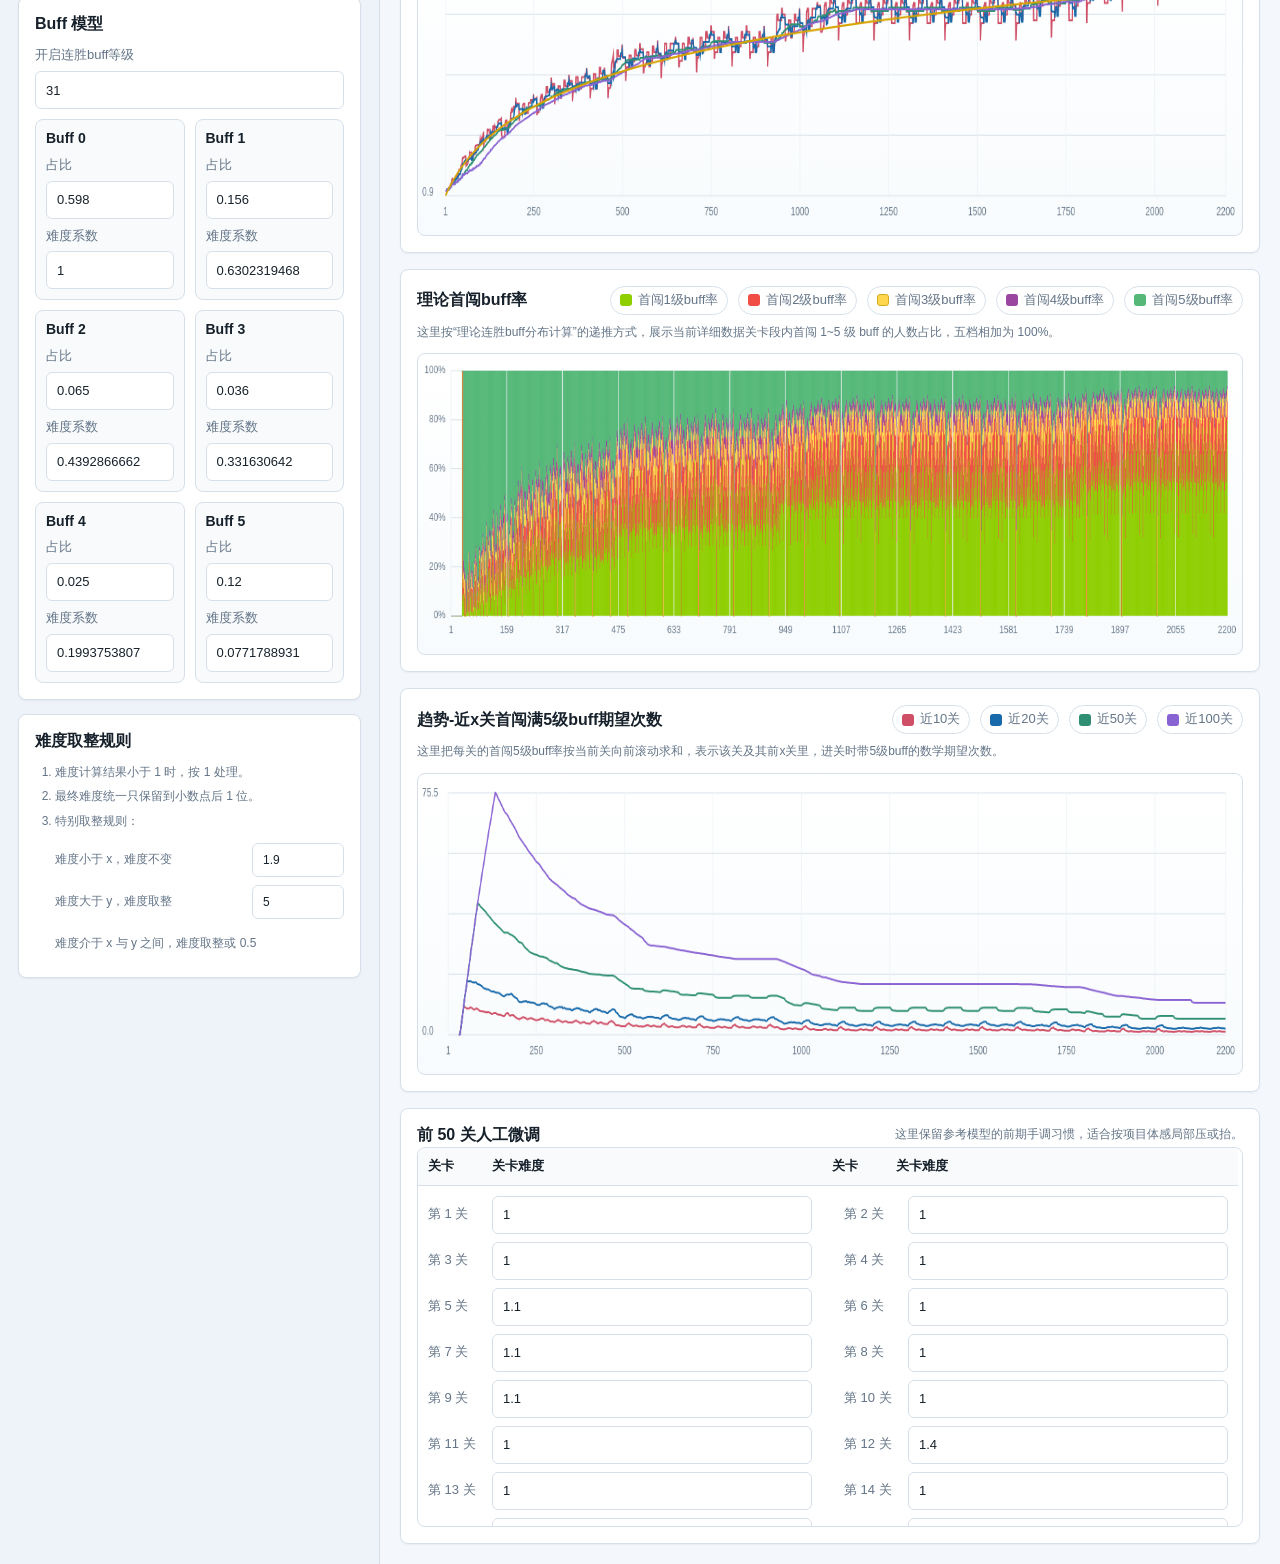
==== commit 51192dac: "Polish growth cap layout" ====
--- a/index.html
+++ b/index.html
@@ -4,7 +4,7 @@
   <meta charset="utf-8" />
   <meta name="viewport" content="width=device-width, initial-scale=1" />
   <title>难度曲线动态计算器</title>
-  <link rel="stylesheet" href="./styles.css?v=20260701-05" />
+  <link rel="stylesheet" href="./styles.css?v=20260701-06" />
 </head>
 <body>
   <div class="app-shell">
@@ -49,7 +49,11 @@
           </label>
         </div>
         <div class="grid two">
-          <label>基础增长封顶（不填则无上限）<input id="growthCap" type="number" min="0" step="0.1" /></label>
+          <label class="growth-cap-field" for="growthCap">
+            <span>基础增长封顶</span>
+            <input id="growthCap" type="number" min="0" step="0.1" />
+            <span class="field-note">不填则无上限</span>
+          </label>
         </div>
       </section>
 
--- a/styles.css
+++ b/styles.css
@@ -161,6 +161,19 @@
   font-size: 13px;
 }
 
+.field-note {
+  color: var(--muted);
+  font-size: 12px;
+  line-height: 1.35;
+}
+
+.growth-cap-field {
+  grid-column: 1 / -1;
+  align-content: start;
+  gap: 4px;
+  padding-top: 2px;
+}
+
 input,
 select,
 textarea,
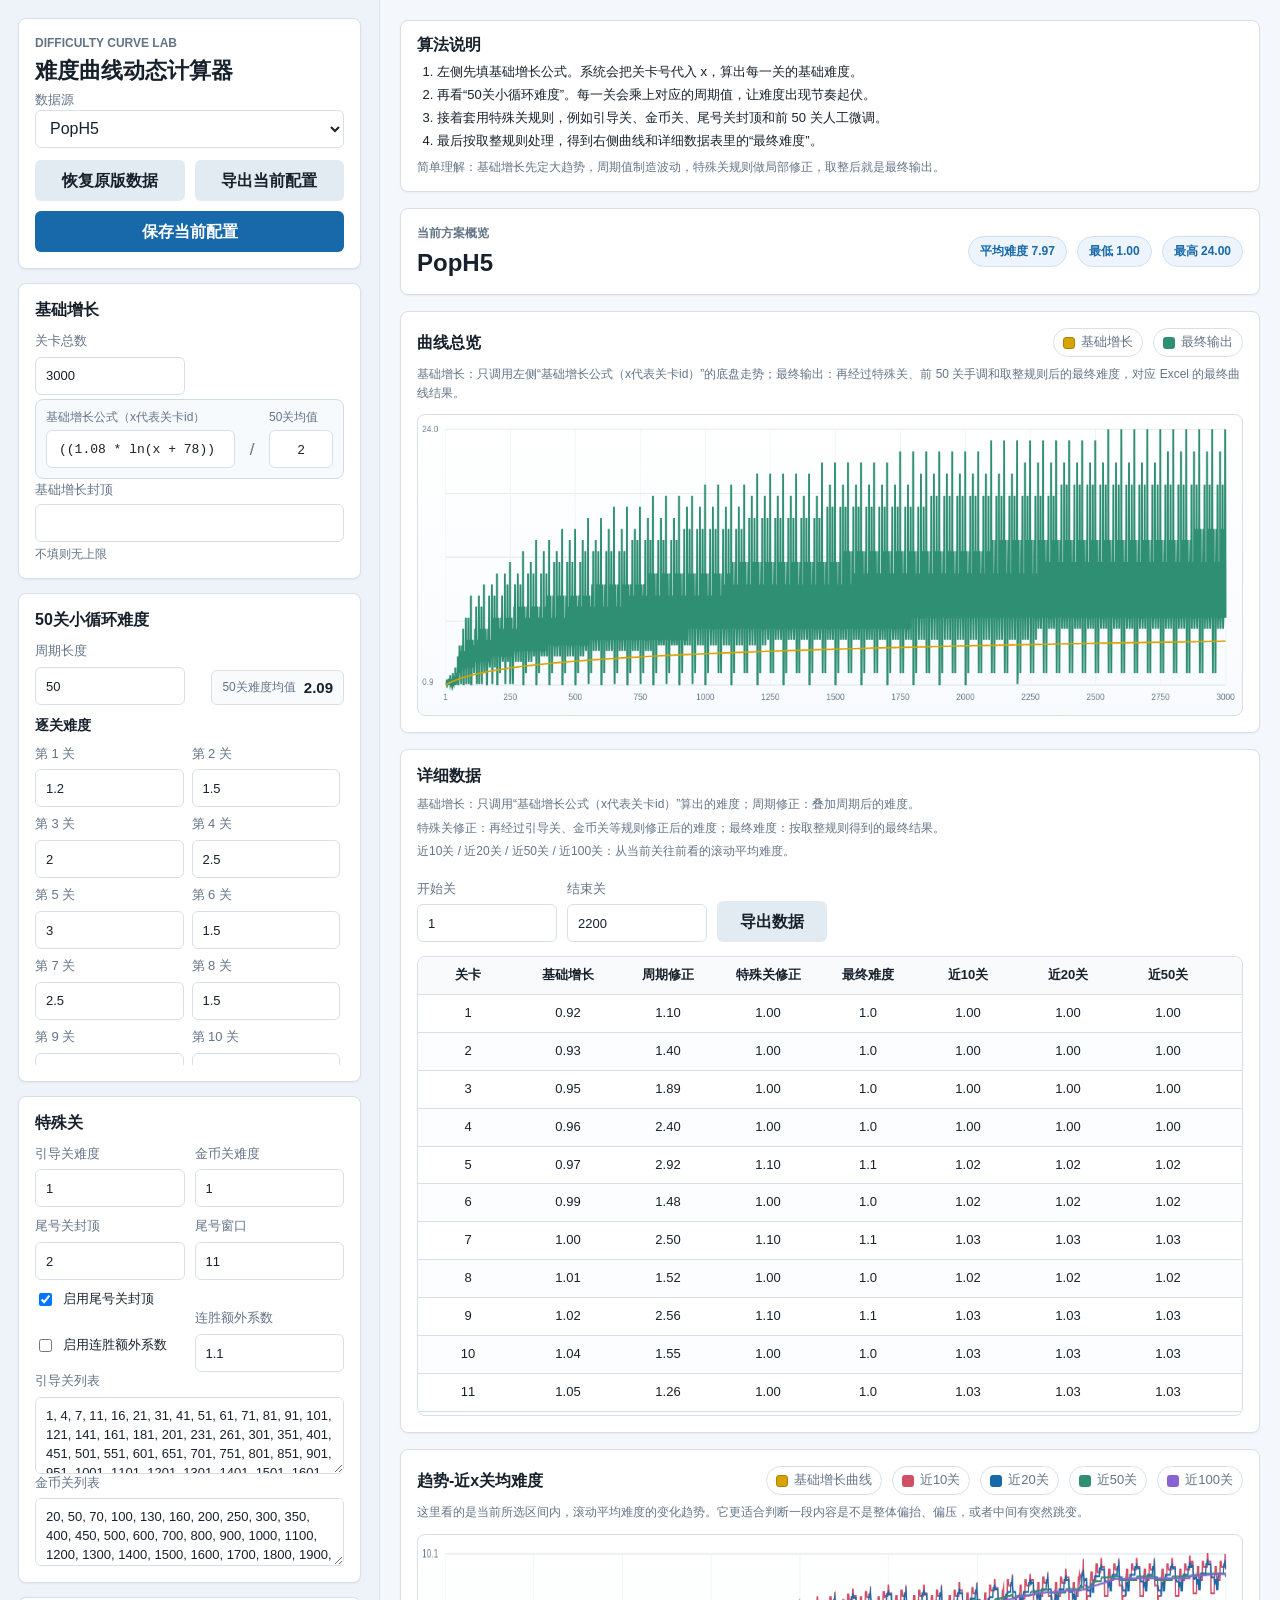
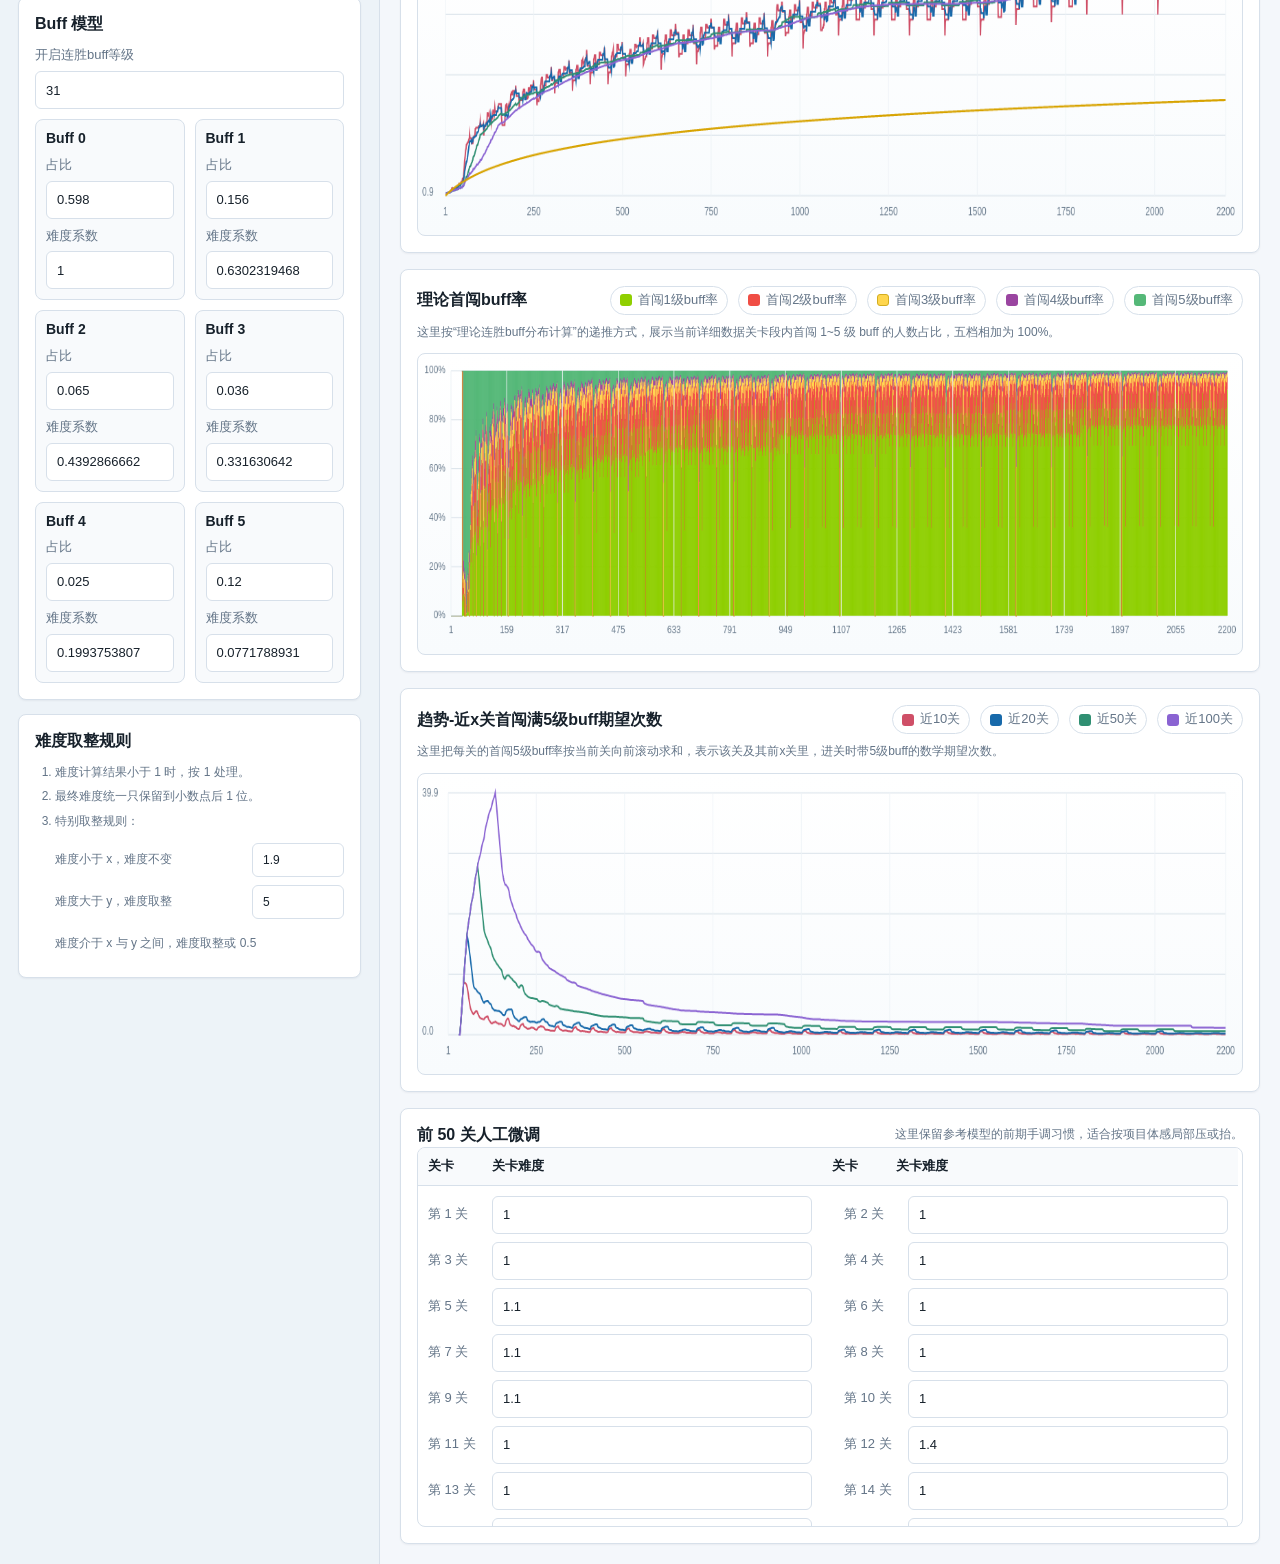
==== commit 173ee2c5: "Improve input responsiveness" ====
--- a/index.html
+++ b/index.html
@@ -268,6 +268,6 @@
     </main>
   </div>
 
-  <script src="./app.js?v=20260701-06"></script>
+  <script src="./app.js?v=20260702-01"></script>
 </body>
 </html>
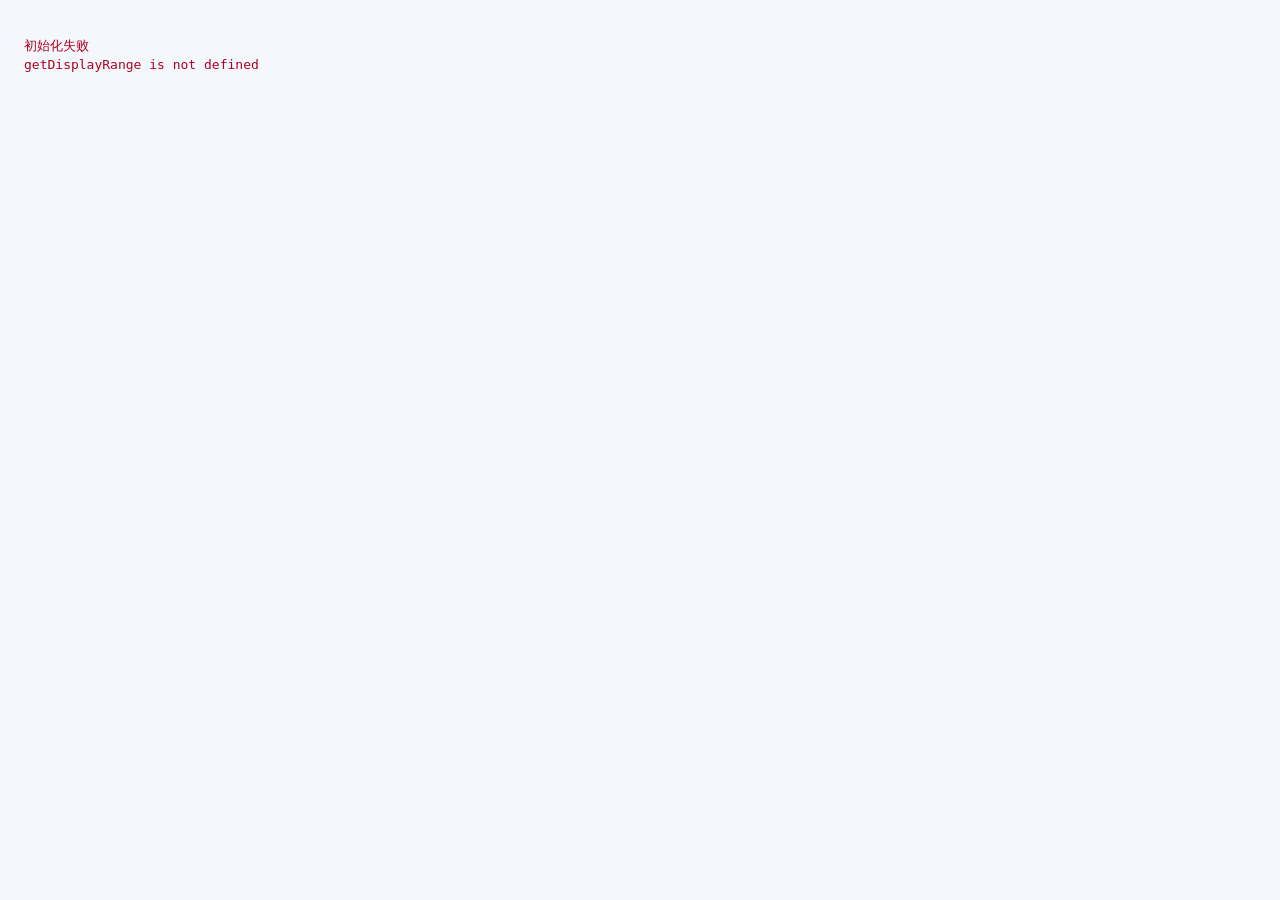
==== commit 77cb6ff8: "Update difficulty curve app UI" ====
--- a/index.html
+++ b/index.html
@@ -33,10 +33,7 @@
       </div>
 
       <section class="panel">
-        <h2>基础增长</h2>
-        <div class="grid two">
-          <label>关卡总数<input id="levelCount" type="number" min="50" max="5000" step="10" /></label>
-        </div>
+        <h2>基础增长值计算方式</h2>
         <div class="formula-split">
           <label class="formula-part formula-numerator">
             <span>基础增长公式（x代表关卡id）</span>
@@ -58,9 +55,32 @@
       </section>
 
       <section class="panel">
+        <h2>难度口径</h2>
+        <div class="grid two">
+          <label class="growth-cap-field">
+            <span>页面展示口径</span>
+            <select id="difficultyPresentationMode">
+              <option value="bare">裸打难度</option>
+              <option value="noItem">无道具难度</option>
+              <option value="comprehensive">综合难度</option>
+            </select>
+          </label>
+          <label class="growth-cap-field">
+            <span>无道具系数 a</span>
+            <input id="noItemCoeff" type="number" min="0.01" step="0.01" placeholder="1.00" />
+            <span class="field-note">裸打-1~a......</span>
+          </label>
+          <label class="growth-cap-field">
+            <span>综合系数 b</span>
+            <input id="comprehensiveCoeff" type="number" min="0.01" step="0.01" placeholder="1.00" />
+            <span class="field-note">打-1~b......</span>
+          </label>
+        </div>
+      </section>
+
+      <section class="panel">
         <h2>50关小循环难度</h2>
         <div class="grid two cycle-summary">
-          <label>周期长度<input id="cycleLength" type="number" min="10" max="200" step="5" /></label>
           <div class="readonly-metric">
             <span>50关难度均值</span>
             <strong id="cycleAverageValue">-</strong>
@@ -82,7 +102,7 @@
         </div>
         <label class="switch"><input id="tailCapEnabled" type="checkbox" />启用尾号关封顶</label>
         <div class="grid two">
-          <label class="switch"><input id="streakEnabled" type="checkbox" />启用连胜额外系数</label>
+          <label class="switch"><input id="streakEnabled" type="checkbox" />启用连胜额外系数(暂时没用)</label>
           <label>连胜额外系数<input id="streakExtraDefault" type="number" min="0.1" step="0.05" /></label>
         </div>
         <label>引导关列表<textarea id="guideLevels" rows="3"></textarea></label>
@@ -268,6 +288,6 @@
     </main>
   </div>
 
-  <script src="./app.js?v=20260702-01"></script>
+  <script src="./app.js?v=20260702-02"></script>
 </body>
 </html>
